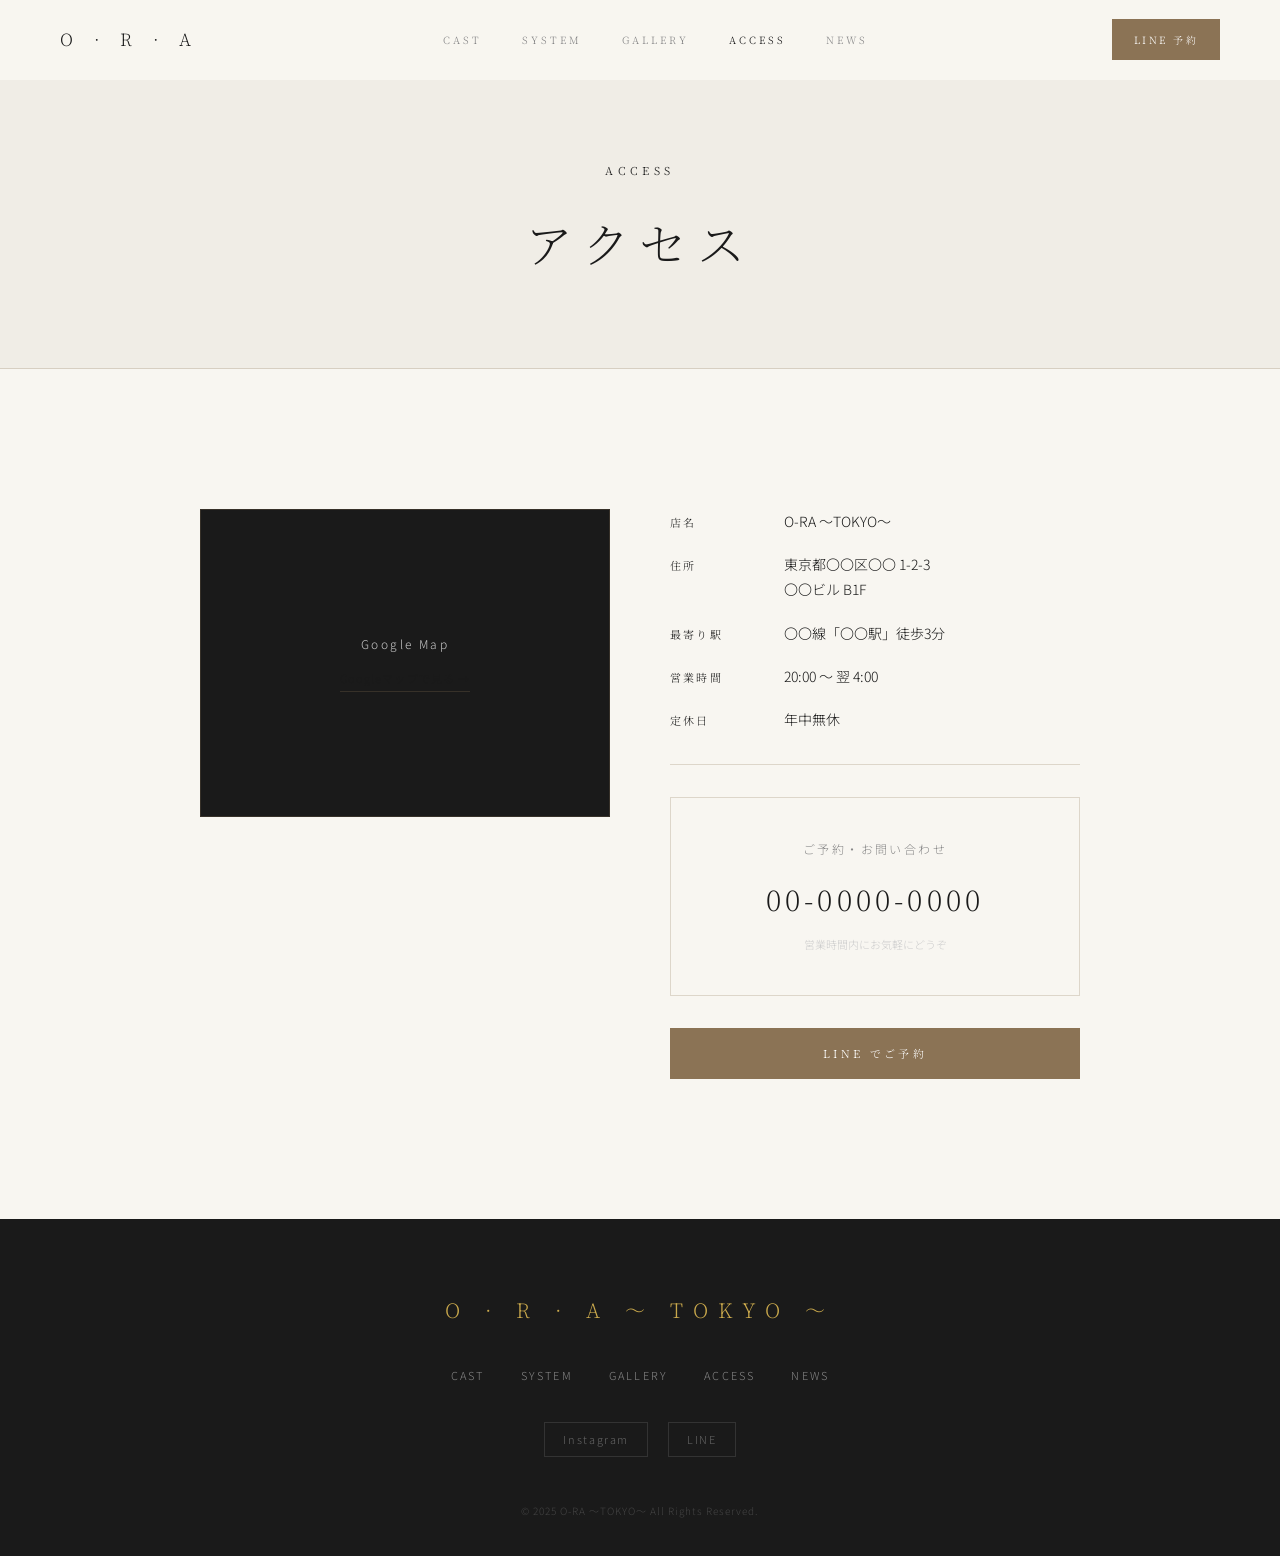
==== access.html @ 1afa19df "feat: O-RA TOKYO HP initial commit (Pattern A)" ====
<!DOCTYPE html>
<html lang="ja">
<head>
  <meta charset="UTF-8">
  <meta name="viewport" content="width=device-width, initial-scale=1.0">
  <title>ACCESS | O-RA ～TOKYO～</title>
  <link rel="stylesheet" href="css/base.css">
  <link rel="stylesheet" href="css/header.css">
  <style>
    .page-hero { padding:calc(var(--header-h) + 80px) 0 80px; text-align:center; background:var(--color-bg-3); border-bottom:1px solid var(--color-border); }
    .page-hero-eyebrow { font-family:var(--font-serif); font-size:11px; letter-spacing:0.4em; color:var(--color-gold); display:block; margin-bottom:16px; }
    .page-hero-title { font-family:var(--font-serif); font-size:clamp(28px,5vw,48px); font-weight:200; letter-spacing:0.2em; }

    .access-layout { display: grid; grid-template-columns: 1fr 1fr; gap: 60px; align-items: start; }
    .access-map-full {
      width: 100%;
      aspect-ratio: 4/3;
      background: #1a1a1a;
      border: 1px solid var(--color-border);
      overflow: hidden;
    }
    .access-map-full iframe { width:100%; height:100%; border:0; filter: grayscale(80%) invert(90%) hue-rotate(180deg); }
    .map-placeholder-full {
      width:100%; height:100%;
      display: flex; align-items: center; justify-content: center; flex-direction: column; gap: 12px;
    }
    .map-placeholder-full span { font-size:12px; letter-spacing:0.2em; color:var(--color-dim); }
    .map-placeholder-full a { font-size:11px; color:var(--color-gold); letter-spacing:0.1em; border-bottom:1px solid var(--color-border); padding-bottom:2px; }

    .access-detail { display: flex; flex-direction: column; gap: 32px; }
    .access-dl { display: grid; grid-template-columns: 90px 1fr; gap: 18px 24px; }
    .access-dl dt { font-size:11px; letter-spacing:0.2em; color:var(--color-gold); font-family:var(--font-serif); padding-top:3px; }
    .access-dl dd { font-size:14px; color:var(--color-text); line-height:1.8; }
    .access-dl dd a { color:var(--color-gold); }

    .access-divider { height:1px; background:var(--color-border); }

    .access-tel { text-align: center; padding: 40px 0; border: 1px solid var(--color-border); }
    .access-tel p { font-size:12px; letter-spacing:0.2em; color:var(--color-muted); margin-bottom:12px; }
    .access-tel a { font-family:var(--font-serif); font-size:28px; font-weight:200; letter-spacing:0.15em; color:var(--color-gold); }
    .access-tel small { display:block; margin-top:8px; font-size:11px; color:var(--color-dim); }

    @media(max-width:900px){ .access-layout{ grid-template-columns:1fr; gap:40px; } }
  </style>
</head>
<body>
  <header id="header" class="scrolled">
    <a class="header-logo" href="index.html">O · R · A</a>
    <nav class="header-nav">
      <a href="cast.html">CAST</a><a href="system.html">SYSTEM</a>
      <a href="gallery.html">GALLERY</a>
      <a href="access.html" style="color:var(--color-gold);">ACCESS</a>
      <a href="news.html">NEWS</a>
    </nav>
    <button class="hamburger" id="hamburger" aria-label="メニュー"><span></span><span></span><span></span></button>
    <a class="header-line" href="#" target="_blank" rel="noopener">LINE 予約</a>
  </header>
  <nav class="mobile-nav" id="mobileNav">
    <a href="cast.html">CAST</a><a href="system.html">SYSTEM</a>
    <a href="gallery.html">GALLERY</a><a href="access.html">ACCESS</a><a href="news.html">NEWS</a>
    <a class="header-line" href="#" target="_blank" rel="noopener">LINE 予約</a>
  </nav>

  <div class="page-hero">
    <span class="page-hero-eyebrow">ACCESS</span>
    <h1 class="page-hero-title">アクセス</h1>
  </div>

  <main>
    <section class="section">
      <div class="section-inner">
        <div class="access-layout">

          <!-- Google Map -->
          <div class="fade-in">
            <div class="access-map-full">
              <!-- ドメイン取得後に Google Map の iframe src を差し替える -->
              <!-- <iframe src="https://www.google.com/maps/embed?pb=..." allowfullscreen loading="lazy"></iframe> -->
              <div class="map-placeholder-full">
                <span>Google Map</span>
                <a href="https://maps.google.com" target="_blank" rel="noopener">Googleマップで見る →</a>
              </div>
            </div>
          </div>

          <!-- アクセス情報 -->
          <div class="access-detail fade-in delay-1">
            <dl class="access-dl">
              <dt>店名</dt>
              <dd>O-RA ～TOKYO～</dd>
              <dt>住所</dt>
              <dd>東京都〇〇区〇〇 1-2-3<br>〇〇ビル B1F</dd>
              <dt>最寄り駅</dt>
              <dd>〇〇線「〇〇駅」徒歩3分</dd>
              <dt>営業時間</dt>
              <dd>20:00 〜 翌 4:00</dd>
              <dt>定休日</dt>
              <dd>年中無休</dd>
            </dl>

            <div class="access-divider"></div>

            <div class="access-tel">
              <p>ご予約・お問い合わせ</p>
              <a href="tel:0000000000">00-0000-0000</a>
              <small>営業時間内にお気軽にどうぞ</small>
            </div>

            <a class="btn btn-fill" href="#" target="_blank" rel="noopener" style="text-align:center;">LINE でご予約</a>
          </div>

        </div>
      </div>
    </section>
  </main>

  <footer>
    <div class="footer-inner">
      <p class="footer-logo">O · R · A ～ TOKYO ～</p>
      <nav class="footer-nav">
        <a href="cast.html">CAST</a><a href="system.html">SYSTEM</a>
        <a href="gallery.html">GALLERY</a><a href="access.html">ACCESS</a><a href="news.html">NEWS</a>
      </nav>
      <div class="footer-sns">
        <a href="#" target="_blank" rel="noopener">Instagram</a>
        <a href="#" target="_blank" rel="noopener">LINE</a>
      </div>
      <p class="footer-copy">&copy; 2025 O-RA ～TOKYO～ All Rights Reserved.</p>
    </div>
  </footer>

  <script src="js/scroll-anim.js"></script>
  <script>
    const header = document.getElementById('header');
    window.addEventListener('scroll', () => header.classList.toggle('scrolled', window.scrollY > 0));
    const hamburger = document.getElementById('hamburger');
    const mobileNav = document.getElementById('mobileNav');
    hamburger.addEventListener('click', () => { hamburger.classList.toggle('open'); mobileNav.classList.toggle('open'); });
  </script>
</body>
</html>
---- css/base.css ----
/* ── 強羅花壇スタイル：白×和モダン×余白 ── */
@import url('https://fonts.googleapis.com/css2?family=Noto+Serif+JP:wght@200;300;400&family=Noto+Sans+JP:wght@300;400&display=swap');

:root {
  --color-bg:        #f8f6f1;
  --color-bg-2:      #ffffff;
  --color-bg-3:      #f0ede6;
  --color-accent:    #8b7355;
  --color-accent-lt: #b09a7a;
  --color-text:      #1a1a1a;
  --color-muted:     #888888;
  --color-dim:       #cccccc;
  --color-border:    rgba(139,115,85,0.25);
  --font-serif:      'Noto Serif JP', serif;
  --font-sans:       'Noto Sans JP', sans-serif;
  --header-h:        80px;
  --ease:            cubic-bezier(0.25,0.46,0.45,0.94);
  --section-pad:     140px;
  --inner-w:         1000px;
}

*, *::before, *::after { box-sizing: border-box; margin: 0; padding: 0; }
html { scroll-behavior: smooth; }
body {
  background: var(--color-bg);
  color: var(--color-text);
  font-family: var(--font-sans);
  font-weight: 300;
  line-height: 1.9;
  overflow-x: hidden;
  -webkit-font-smoothing: antialiased;
}
a { color: inherit; text-decoration: none; }
img { display: block; max-width: 100%; }
ul, ol { list-style: none; }

/* ── スクロールアニメーション ── */
.fade-in {
  opacity: 0;
  transform: translateY(24px);
  transition: opacity 1s var(--ease), transform 1s var(--ease);
}
.fade-in.visible { opacity: 1; transform: translateY(0); }
.fade-in.delay-1 { transition-delay: 0.2s; }
.fade-in.delay-2 { transition-delay: 0.4s; }
.fade-in.delay-3 { transition-delay: 0.6s; }

/* ── セクション共通 ── */
.section { padding: var(--section-pad) 0; }
.section-inner { max-width: var(--inner-w); margin: 0 auto; padding: 0 60px; }

.section-eyebrow {
  display: block;
  font-family: var(--font-serif);
  font-size: 10px;
  letter-spacing: 0.45em;
  color: var(--color-accent);
  margin-bottom: 20px;
}
.section-title {
  font-family: var(--font-serif);
  font-size: clamp(22px, 2.5vw, 30px);
  font-weight: 300;
  letter-spacing: 0.1em;
  line-height: 1.8;
  margin-bottom: 64px;
  color: var(--color-text);
}

/* ── 細い区切り線 ── */
.accent-line { width: 1px; height: 40px; background: var(--color-accent); }
.accent-line-h { width: 40px; height: 1px; background: var(--color-accent); }
.accent-line-center { margin: 0 auto; }

/* ── ボタン ── */
.btn {
  display: inline-block;
  padding: 14px 48px;
  border: 1px solid var(--color-accent);
  color: var(--color-accent);
  font-family: var(--font-serif);
  font-size: 11px;
  letter-spacing: 0.3em;
  background: transparent;
  cursor: pointer;
  transition: background 0.35s ease, color 0.35s ease;
}
.btn:hover { background: var(--color-accent); color: #fff; }
.btn-fill { background: var(--color-accent); color: #fff; }
.btn-fill:hover { background: var(--color-accent-lt); }

/* ── フッター ── */
footer {
  background: #1a1a1a;
  padding: 72px 0 36px;
}
.footer-inner {
  max-width: var(--inner-w);
  margin: 0 auto;
  padding: 0 60px;
  display: flex;
  flex-direction: column;
  align-items: center;
  gap: 36px;
}
.footer-logo {
  font-family: var(--font-serif);
  font-size: 20px;
  font-weight: 200;
  letter-spacing: 0.5em;
  color: #c9a84c;
}
.footer-nav { display: flex; gap: 36px; flex-wrap: wrap; justify-content: center; }
.footer-nav a { font-size: 11px; letter-spacing: 0.2em; color: #888; transition: color 0.3s; }
.footer-nav a:hover { color: #c9a84c; }
.footer-sns { display: flex; gap: 20px; }
.footer-sns a { font-size: 11px; letter-spacing: 0.15em; color: #666; border: 1px solid #333; padding: 6px 18px; transition: all 0.3s; }
.footer-sns a:hover { border-color: #c9a84c; color: #c9a84c; }
.footer-copy { font-size: 10px; color: #444; letter-spacing: 0.1em; margin-top: 8px; }

/* ── セクションCTA ── */
.section-cta { text-align: center; }

/* ── レスポンシブ ── */
@media (max-width: 768px) {
  :root { --section-pad: 80px; }
  .section-inner { padding: 0 28px; }
  .section-title { margin-bottom: 40px; }
}
---- css/header.css ----
/* ── 強羅花壇スタイル ヘッダー：白×細線 ── */
header {
  position: fixed;
  top: 0; left: 0; right: 0;
  z-index: 100;
  height: var(--header-h);
  display: flex;
  align-items: center;
  padding: 0 60px;
  background: rgba(248,246,241,0.96);
  border-bottom: 1px solid transparent;
  transition: border-color 0.4s ease, background 0.4s ease;
}
header.scrolled {
  border-bottom-color: var(--color-border);
  backdrop-filter: blur(6px);
}

.header-logo {
  font-family: var(--font-serif);
  font-size: 17px;
  font-weight: 200;
  letter-spacing: 0.5em;
  color: var(--color-text);
  flex-shrink: 0;
}

.header-nav {
  display: flex;
  gap: 40px;
  margin: 0 auto;
}
.header-nav a {
  font-family: var(--font-serif);
  font-size: 10px;
  letter-spacing: 0.3em;
  color: var(--color-muted);
  transition: color 0.3s;
  position: relative;
}
.header-nav a::after {
  content: '';
  position: absolute;
  bottom: -4px; left: 0; right: 0;
  height: 1px;
  background: var(--color-accent);
  transform: scaleX(0);
  transition: transform 0.3s var(--ease);
}
.header-nav a:hover { color: var(--color-accent); }
.header-nav a:hover::after { transform: scaleX(1); }

.header-line {
  font-family: var(--font-serif);
  font-size: 10px;
  letter-spacing: 0.25em;
  color: #fff;
  background: var(--color-accent);
  border: none;
  padding: 11px 22px;
  cursor: pointer;
  flex-shrink: 0;
  transition: background 0.3s;
  text-decoration: none;
}
.header-line:hover { background: var(--color-accent-lt); color: #fff; }

/* ── ハンバーガー ── */
.hamburger {
  display: none;
  flex-direction: column;
  gap: 6px;
  background: none;
  border: none;
  cursor: pointer;
  padding: 4px;
  margin-left: auto;
  margin-right: 16px;
}
.hamburger span {
  display: block;
  width: 24px;
  height: 1px;
  background: var(--color-text);
  transition: all 0.3s ease;
}
.hamburger.open span:nth-child(1) { transform: translateY(7px) rotate(45deg); }
.hamburger.open span:nth-child(2) { opacity: 0; }
.hamburger.open span:nth-child(3) { transform: translateY(-7px) rotate(-45deg); }

/* ── モバイルメニュー ── */
.mobile-nav {
  display: none;
  position: fixed;
  top: var(--header-h); left: 0; right: 0;
  background: rgba(248,246,241,0.98);
  border-bottom: 1px solid var(--color-border);
  padding: 36px 28px;
  flex-direction: column;
  gap: 28px;
  z-index: 99;
}
.mobile-nav.open { display: flex; }
.mobile-nav a {
  font-family: var(--font-serif);
  font-size: 13px;
  letter-spacing: 0.2em;
  color: var(--color-muted);
  padding-bottom: 14px;
  border-bottom: 1px solid var(--color-dim);
}
.mobile-nav a:hover { color: var(--color-accent); }
.mobile-nav .header-line { text-align: center; margin-top: 8px; }

@media (max-width: 768px) {
  header { padding: 0 28px; }
  .header-nav { display: none; }
  .hamburger { display: flex; }
}
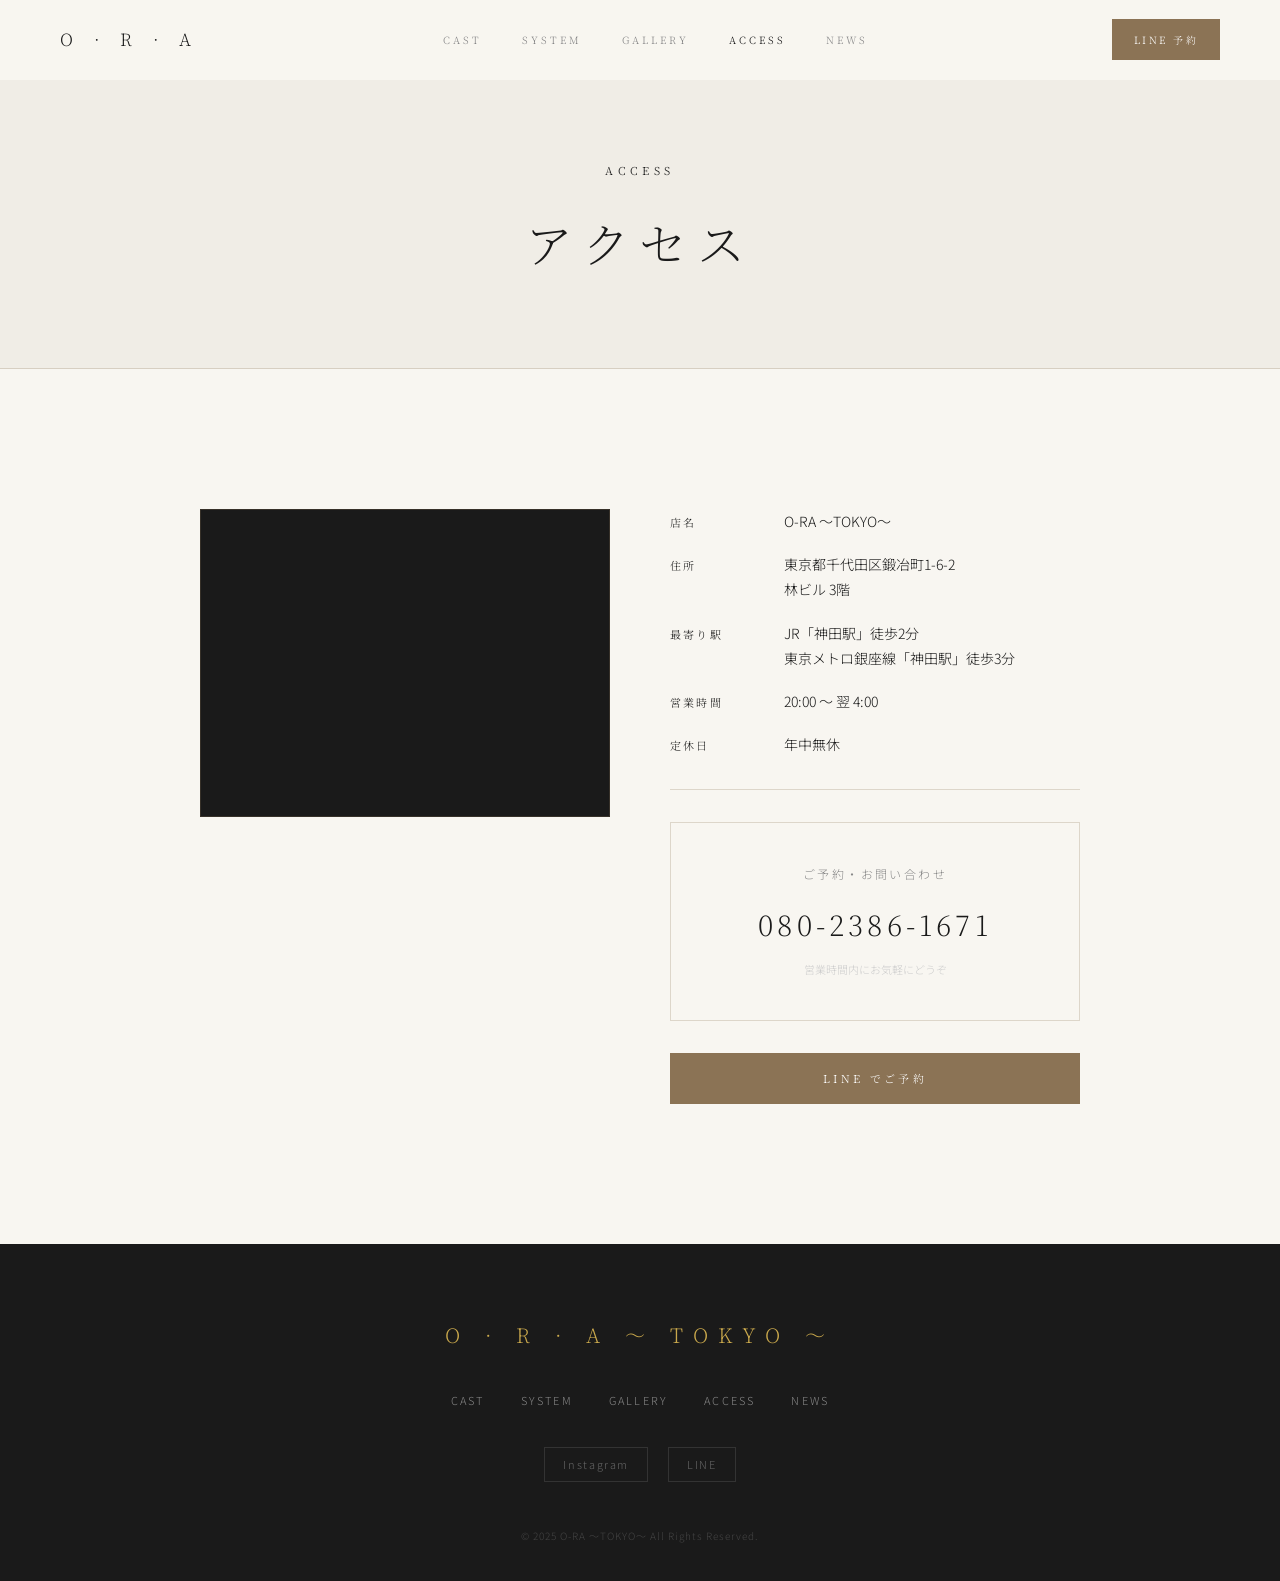
==== commit 473fd65e: "feat: fill in real pricing, address, phone and Google Map" ====
--- a/access.html
+++ b/access.html
@@ -74,12 +74,12 @@
           <!-- Google Map -->
           <div class="fade-in">
             <div class="access-map-full">
-              <!-- ドメイン取得後に Google Map の iframe src を差し替える -->
-              <!-- <iframe src="https://www.google.com/maps/embed?pb=..." allowfullscreen loading="lazy"></iframe> -->
-              <div class="map-placeholder-full">
-                <span>Google Map</span>
-                <a href="https://maps.google.com" target="_blank" rel="noopener">Googleマップで見る →</a>
-              </div>
+              <iframe
+                src="https://maps.google.com/maps?q=%E6%9D%B1%E4%BA%AC%E9%83%BD%E5%8D%83%E4%BB%A3%E7%94%B0%E5%8C%BA%E9%8D%9B%E5%86%B6%E7%94%BA1-6-2&hl=ja&z=17&output=embed"
+                title="O-RA ～TOKYO～ 所在地マップ"
+                loading="lazy"
+                referrerpolicy="no-referrer-when-downgrade"
+                allowfullscreen></iframe>
             </div>
           </div>
 
@@ -89,9 +89,9 @@
               <dt>店名</dt>
               <dd>O-RA ～TOKYO～</dd>
               <dt>住所</dt>
-              <dd>東京都〇〇区〇〇 1-2-3<br>〇〇ビル B1F</dd>
+              <dd>東京都千代田区鍛冶町1-6-2<br>林ビル 3階</dd>
               <dt>最寄り駅</dt>
-              <dd>〇〇線「〇〇駅」徒歩3分</dd>
+              <dd>JR「神田駅」徒歩2分<br>東京メトロ銀座線「神田駅」徒歩3分</dd>
               <dt>営業時間</dt>
               <dd>20:00 〜 翌 4:00</dd>
               <dt>定休日</dt>
@@ -102,7 +102,7 @@
 
             <div class="access-tel">
               <p>ご予約・お問い合わせ</p>
-              <a href="tel:0000000000">00-0000-0000</a>
+              <a href="tel:08023861671">080-2386-1671</a>
               <small>営業時間内にお気軽にどうぞ</small>
             </div>
 
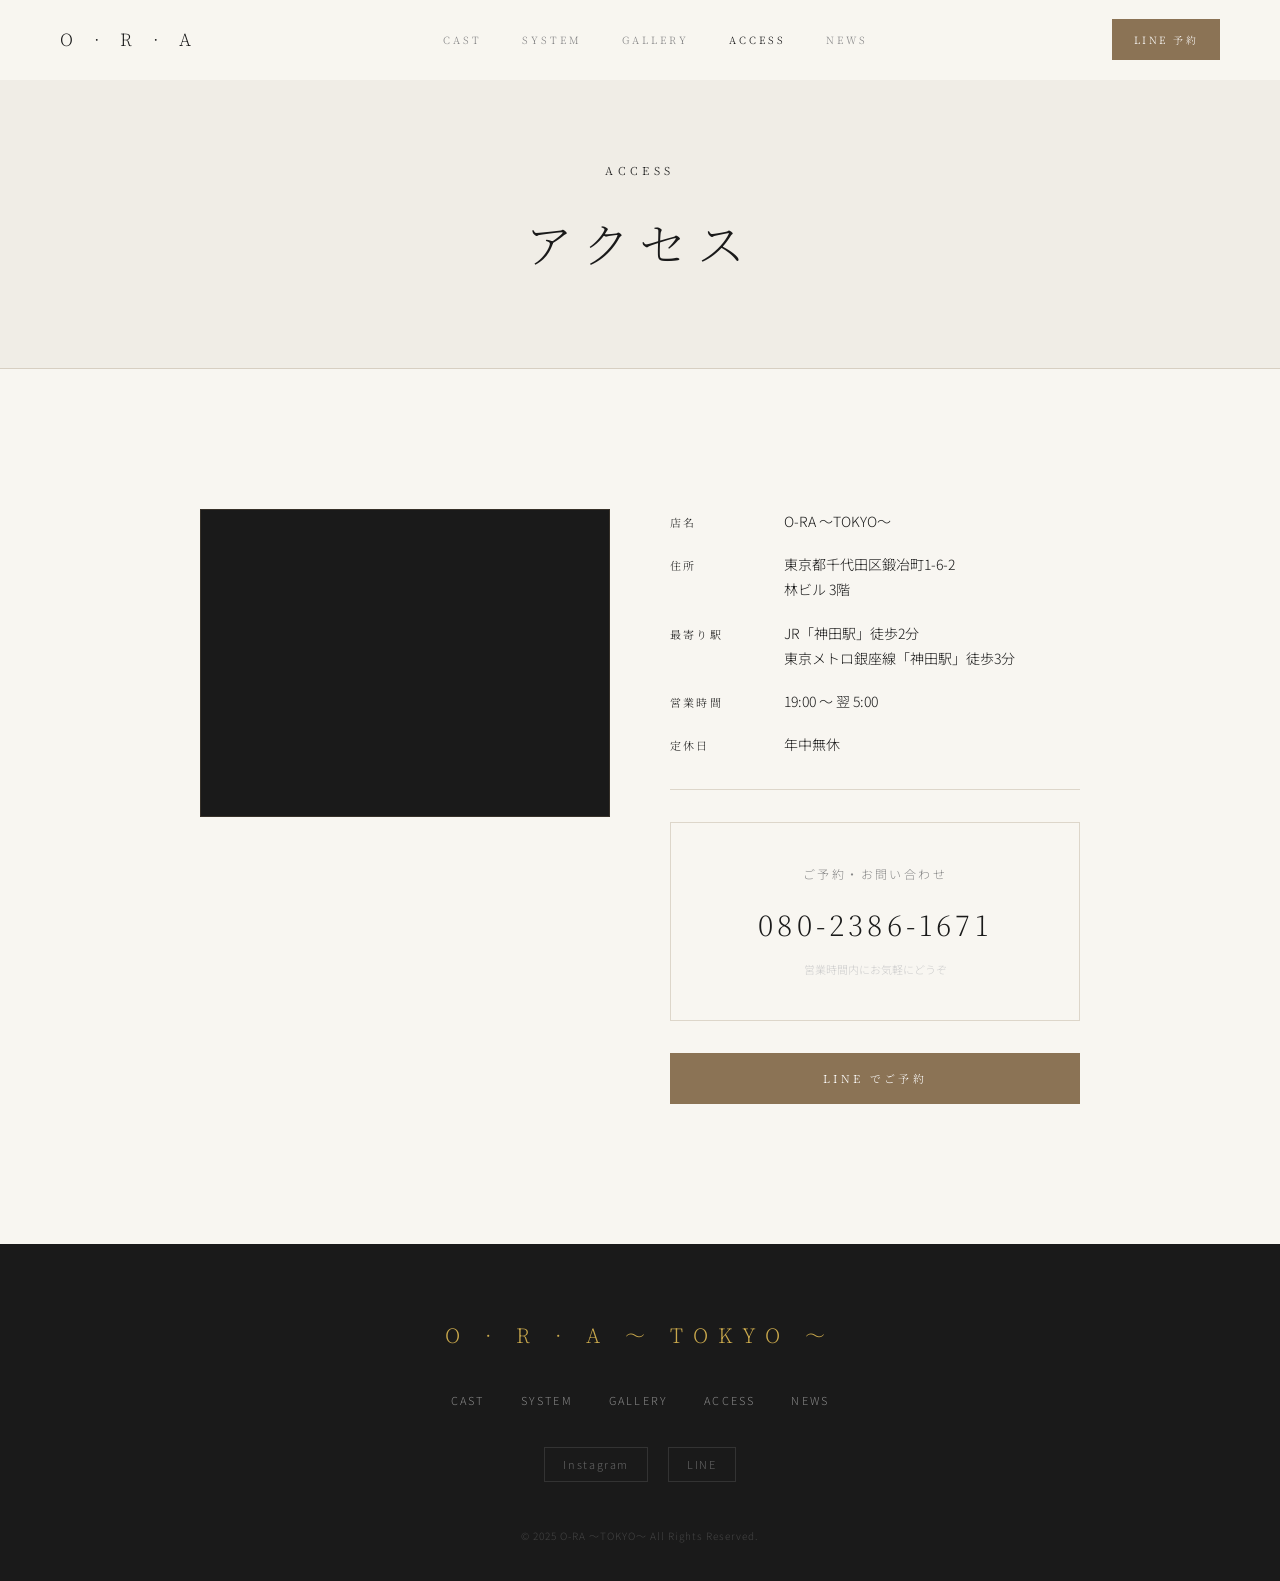
==== commit 5f01633c: "feat: add cast/gallery images, business hours 19:00-05:00" ====
--- a/access.html
+++ b/access.html
@@ -93,7 +93,7 @@
               <dt>最寄り駅</dt>
               <dd>JR「神田駅」徒歩2分<br>東京メトロ銀座線「神田駅」徒歩3分</dd>
               <dt>営業時間</dt>
-              <dd>20:00 〜 翌 4:00</dd>
+              <dd>19:00 〜 翌 5:00</dd>
               <dt>定休日</dt>
               <dd>年中無休</dd>
             </dl>
